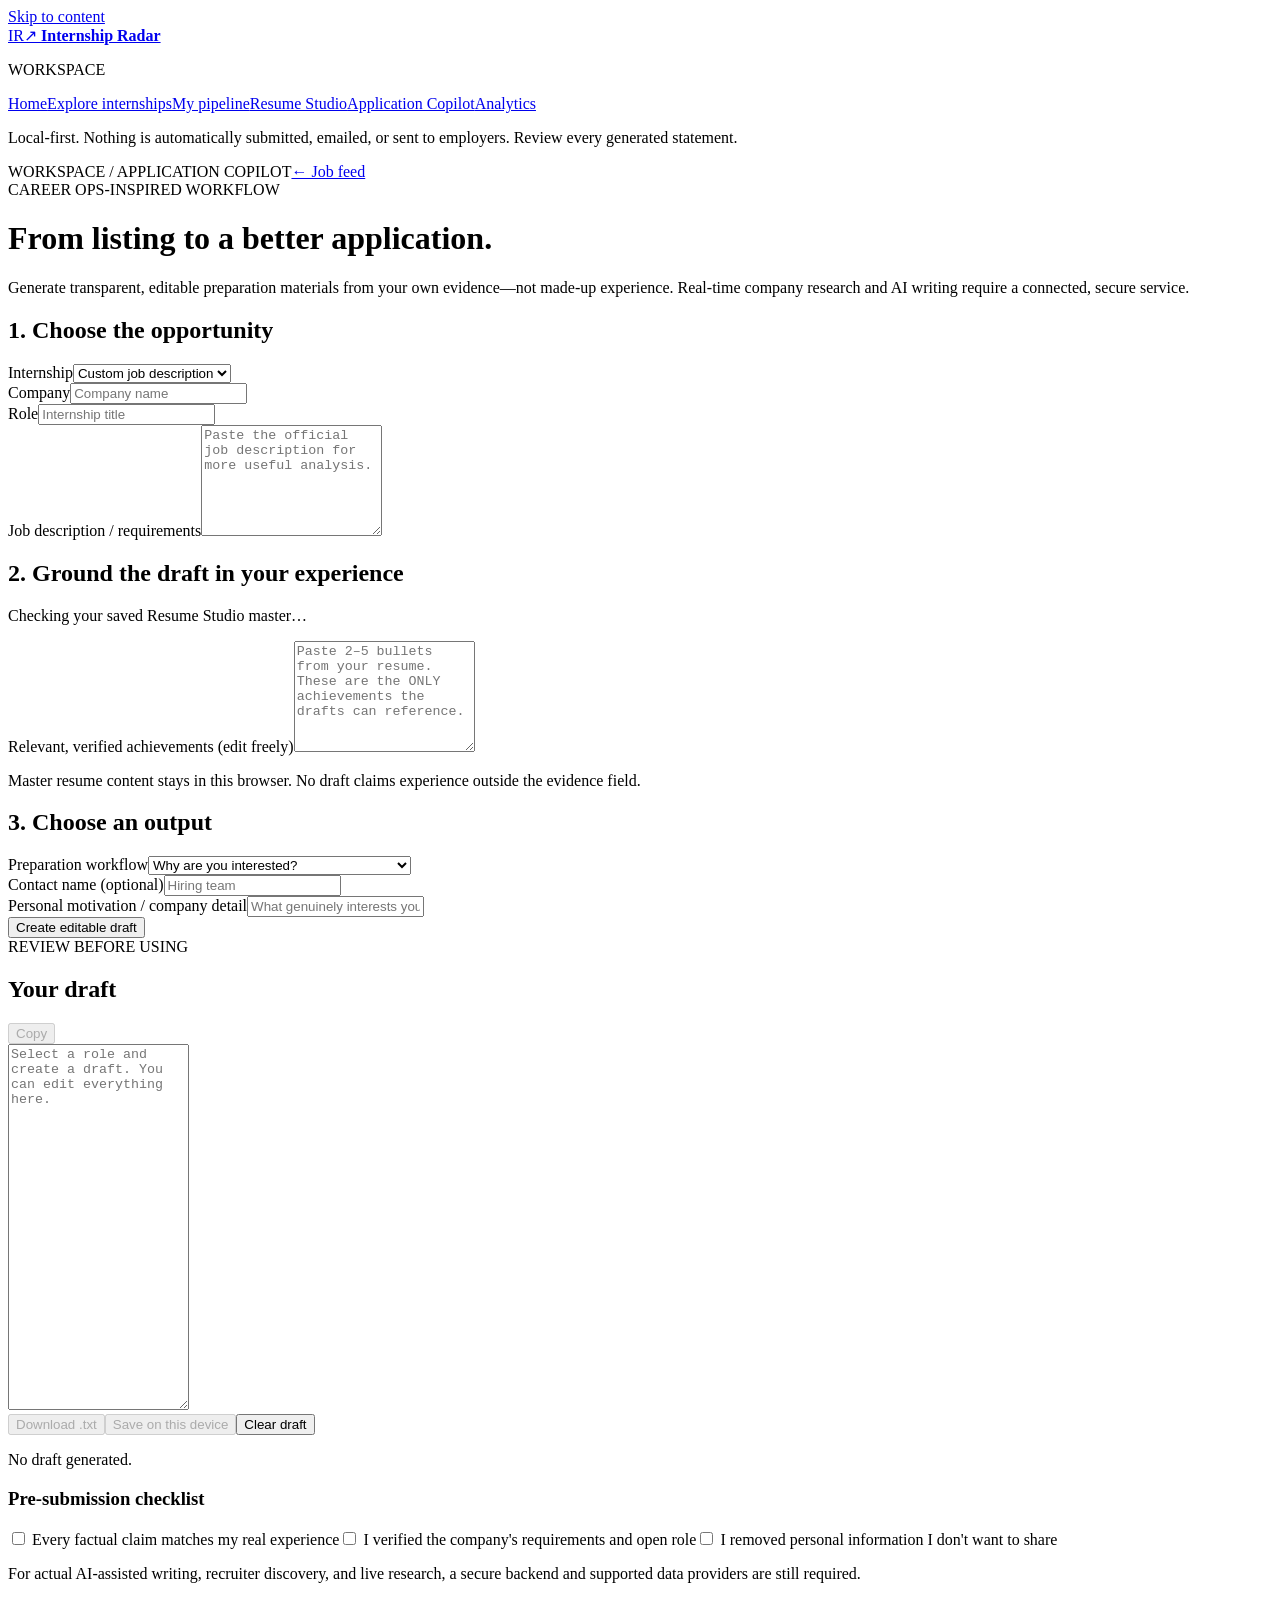
==== site/application-copilot.html @ 4d2c7cf8 "Add Application Copilot workspace for grounded application preparation" ====
<!doctype html>
<html lang="en"><head><meta charset="utf-8"><meta name="viewport" content="width=device-width,initial-scale=1">
<meta http-equiv="Content-Security-Policy" content="default-src 'none'; script-src 'self'; style-src 'self' 'unsafe-inline'; img-src 'none'; connect-src 'none'; font-src 'none'; object-src 'none'; base-uri 'none'; form-action 'none'">
<title>Application Copilot — Internship Radar</title>
<link rel="stylesheet" href="./application-copilot.css">
<script defer src="./jobs.js"></script><script defer src="./job-intelligence.js"></script><script defer src="./application-copilot.js"></script></head>
<body><a class="skip" href="#main">Skip to content</a>
<div class="shell"><aside class="side"><a class="brand" href="./index.html">IR↗ <strong>Internship Radar</strong></a><p class="eyebrow">WORKSPACE</p><nav><a href="./index.html#home">Home</a><a href="./index.html#explore">Explore internships</a><a href="./index.html#pipeline">My pipeline</a><a href="./resume-studio.html">Resume Studio</a><a aria-current="page" href="./application-copilot.html">Application Copilot</a><a href="./index.html#insights">Analytics</a></nav><p class="aside">Local-first. Nothing is automatically submitted, emailed, or sent to employers. Review every generated statement.</p></aside>
<main id="main"><div class="top"><span>WORKSPACE / APPLICATION COPILOT</span><a href="./index.html#explore">← Job feed</a></div>
<div class="heading"><div class="eyebrow">CAREER OPS-INSPIRED WORKFLOW</div><h1>From listing to a better application.</h1><p>Generate transparent, editable preparation materials from your own evidence—not made-up experience. Real-time company research and AI writing require a connected, secure service.</p></div>
<div class="layout"><section class="panel">
<h2>1. Choose the opportunity</h2><label for="jobSelect">Internship</label><select id="jobSelect"><option value="">Custom job description</option></select>
<div class="fields"><div><label for="company">Company</label><input id="company" maxlength="120" placeholder="Company name"></div><div><label for="role">Role</label><input id="role" maxlength="160" placeholder="Internship title"></div></div>
<label for="description">Job description / requirements</label><textarea id="description" rows="7" maxlength="18000" placeholder="Paste the official job description for more useful analysis."></textarea>
<div id="intel" class="intel" role="status"></div>
<h2>2. Ground the draft in your experience</h2><p class="hint" id="masterStatus">Checking your saved Resume Studio master…</p>
<label for="evidence">Relevant, verified achievements (edit freely)</label><textarea id="evidence" rows="7" maxlength="9000" placeholder="Paste 2–5 bullets from your resume. These are the ONLY achievements the drafts can reference."></textarea>
<p class="hint">Master resume content stays in this browser. No draft claims experience outside the evidence field.</p>
<h2>3. Choose an output</h2><label for="mode">Preparation workflow</label><select id="mode">
<option value="answer">Why are you interested?</option><option value="letter">Cover letter draft</option>
<option value="outreach">Recruiter / referral outreach</option><option value="interview">Interview preparation and STAR prompts</option>
<option value="research">Company research checklist</option><option value="followup">Application follow-up</option>
<option value="negotiation">Compensation discussion</option></select>
<div class="fields"><div><label for="contact">Contact name (optional)</label><input id="contact" maxlength="100" placeholder="Hiring team"></div><div><label for="detail">Personal motivation / company detail</label><input id="detail" maxlength="300" placeholder="What genuinely interests you?"></div></div>
<button class="primary" id="generate">Create editable draft</button>
</section><section class="panel result"><div class="resulttop"><div><div class="eyebrow">REVIEW BEFORE USING</div><h2>Your draft</h2></div><button id="copy" disabled>Copy</button></div>
<textarea id="output" rows="24" placeholder="Select a role and create a draft. You can edit everything here." aria-label="Editable draft"></textarea>
<div class="actions"><button id="download" disabled>Download .txt</button><button id="save" disabled>Save on this device</button><button id="clear">Clear draft</button></div><p class="hint" id="draftStatus" role="status">No draft generated.</p>
<section class="review"><h3>Pre-submission checklist</h3><label><input type="checkbox" id="checkedFacts"> Every factual claim matches my real experience</label><label><input type="checkbox" id="checkedCompany"> I verified the company's requirements and open role</label><label><input type="checkbox" id="checkedPrivacy"> I removed personal information I don't want to share</label><p class="hint">For actual AI-assisted writing, recruiter discovery, and live research, a secure backend and supported data providers are still required.</p></section>
</section></div></main></div></body></html>
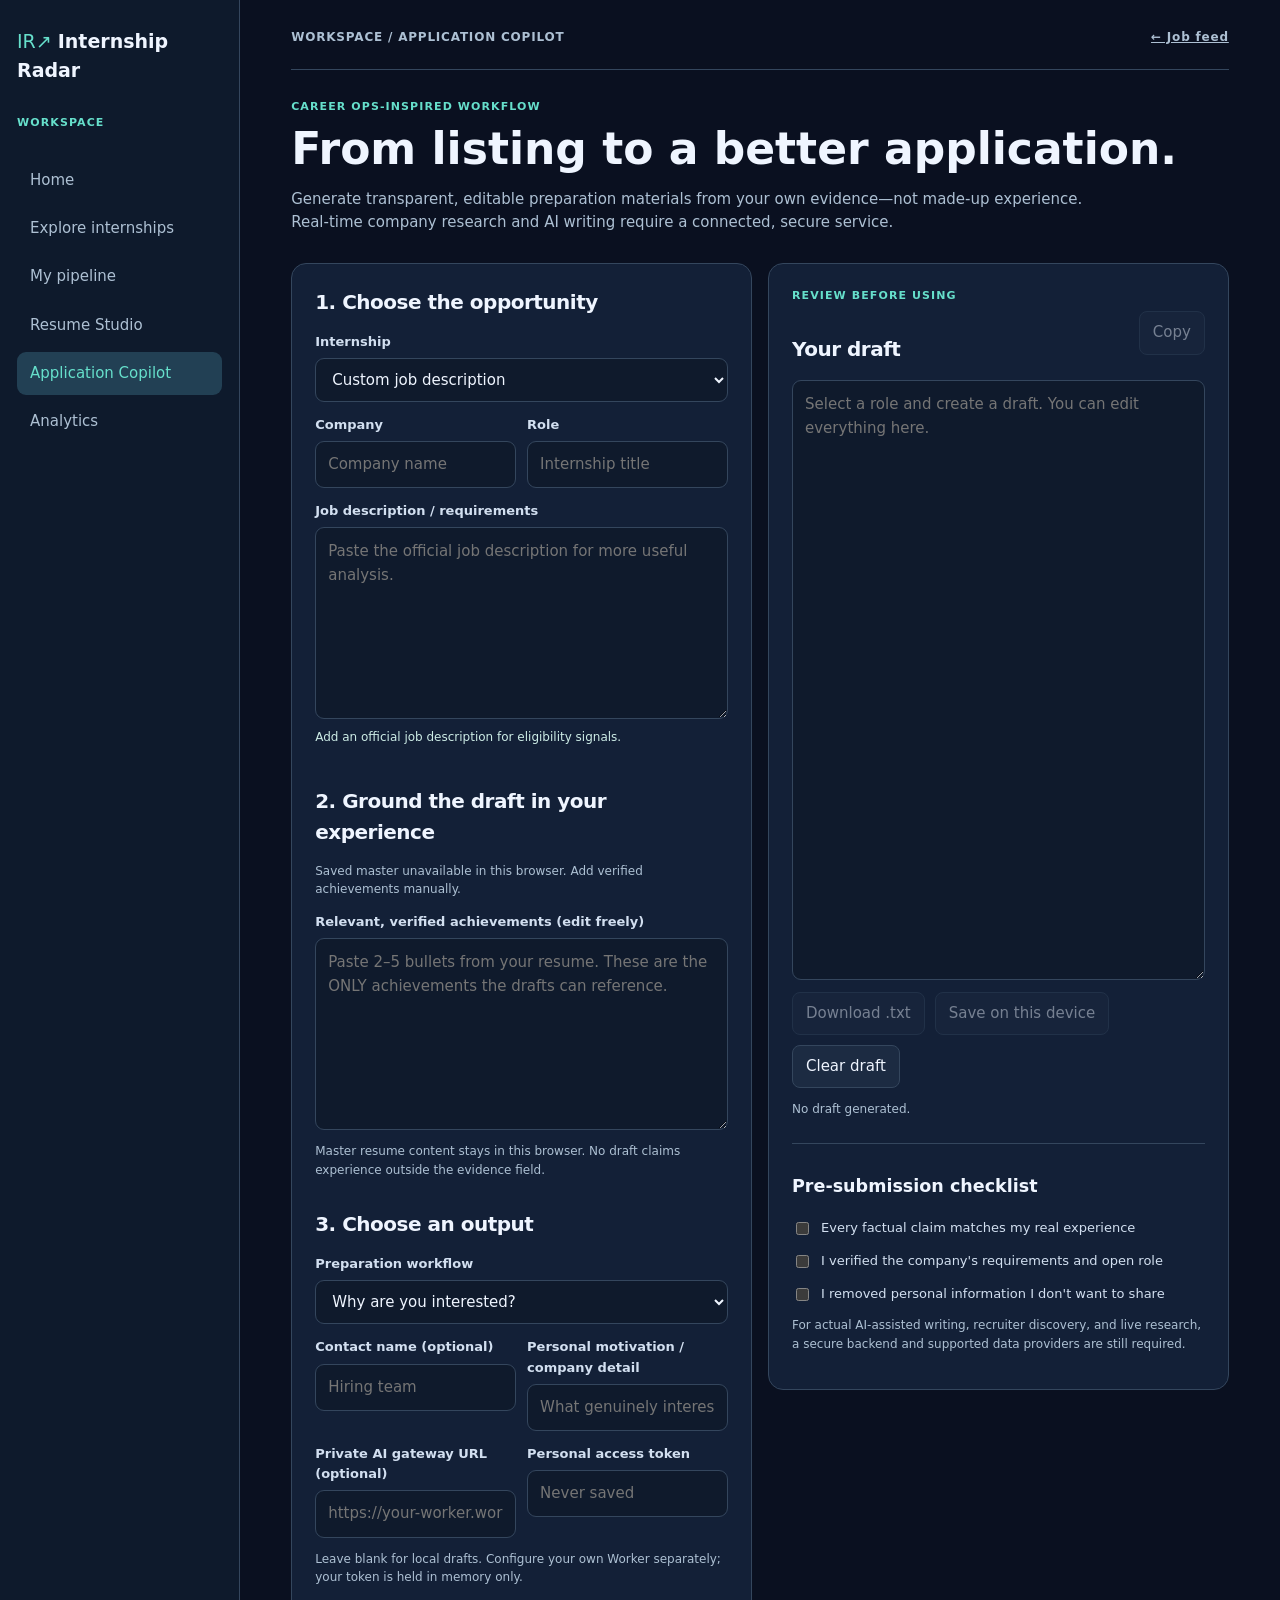
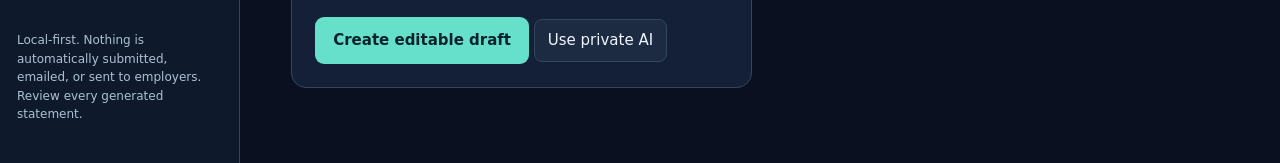
==== commit 51e8e36e: "Provide optional private AI connection settings in Copilot" ====
--- a/site/application-copilot.html
+++ b/site/application-copilot.html
@@ -1,6 +1,6 @@
 <!doctype html>
 <html lang="en"><head><meta charset="utf-8"><meta name="viewport" content="width=device-width,initial-scale=1">
-<meta http-equiv="Content-Security-Policy" content="default-src 'none'; script-src 'self'; style-src 'self' 'unsafe-inline'; img-src 'none'; connect-src 'none'; font-src 'none'; object-src 'none'; base-uri 'none'; form-action 'none'">
+<meta http-equiv="Content-Security-Policy" content="default-src 'none'; script-src 'self'; style-src 'self' 'unsafe-inline'; img-src 'none'; connect-src https:; font-src 'none'; object-src 'none'; base-uri 'none'; form-action 'none'">
 <title>Application Copilot — Internship Radar</title>
 <link rel="stylesheet" href="./application-copilot.css">
 <script defer src="./jobs.js"></script><script defer src="./job-intelligence.js"></script><script defer src="./application-copilot.js"></script></head>
@@ -22,7 +22,7 @@
 <option value="research">Company research checklist</option><option value="followup">Application follow-up</option>
 <option value="negotiation">Compensation discussion</option></select>
 <div class="fields"><div><label for="contact">Contact name (optional)</label><input id="contact" maxlength="100" placeholder="Hiring team"></div><div><label for="detail">Personal motivation / company detail</label><input id="detail" maxlength="300" placeholder="What genuinely interests you?"></div></div>
-<button class="primary" id="generate">Create editable draft</button>
+<div class="fields"><div><label for="aiEndpoint">Private AI gateway URL (optional)</label><input id="aiEndpoint" type="url" placeholder="https://your-worker.workers.dev"></div><div><label for="aiToken">Personal access token</label><input id="aiToken" type="password" autocomplete="off" placeholder="Never saved"></div></div><p class="hint">Leave blank for local drafts. Configure your own Worker separately; your token is held in memory only.</p><button class="primary" id="generate">Create editable draft</button> <button id="generateAI" type="button">Use private AI</button>
 </section><section class="panel result"><div class="resulttop"><div><div class="eyebrow">REVIEW BEFORE USING</div><h2>Your draft</h2></div><button id="copy" disabled>Copy</button></div>
 <textarea id="output" rows="24" placeholder="Select a role and create a draft. You can edit everything here." aria-label="Editable draft"></textarea>
 <div class="actions"><button id="download" disabled>Download .txt</button><button id="save" disabled>Save on this device</button><button id="clear">Clear draft</button></div><p class="hint" id="draftStatus" role="status">No draft generated.</p>
--- a/site/application-copilot.css
+++ b/site/application-copilot.css
@@ -0,0 +1 @@
+:root{color-scheme:dark;--bg:#0a1020;--panel:#132037;--raised:#1c2b42;--line:#34465d;--text:#eff5ff;--muted:#adc0d3;--accent:#66dfcb}*{box-sizing:border-box}body{margin:0;background:var(--bg);color:var(--text);font:15px/1.55 system-ui,sans-serif}a{color:inherit}button,select,input,textarea{font:inherit}button{cursor:pointer}.skip{position:absolute;left:-10000px}.skip:focus{left:8px;top:8px;background:white;color:black}.shell{display:grid;grid-template-columns:240px minmax(0,1fr);min-height:100vh}.side{padding:27px 17px;background:#0e1a2c;border-right:1px solid var(--line);display:flex;flex-direction:column;gap:17px}.brand{text-decoration:none;font-size:19px;color:var(--accent)}.brand strong{color:var(--text)}.eyebrow{font-weight:800;color:var(--accent);letter-spacing:1.1px;font-size:11px}.side nav{display:grid;gap:5px}.side nav a{text-decoration:none;color:var(--muted);padding:10px 13px;border-radius:9px}.side nav a:hover,.side nav a[aria-current]{background:#224054;color:var(--accent)}.aside{margin-top:auto;font-size:12px;color:var(--muted)}main{padding:28px clamp(18px,4vw,55px) 75px;max-width:1500px;width:100%;margin:auto}.top{display:flex;justify-content:space-between;font-size:12px;font-weight:700;letter-spacing:.8px;color:var(--muted);border-bottom:1px solid var(--line);padding-bottom:22px}.heading{margin:28px 0}.heading h1{font-size:clamp(27px,4vw,44px);line-height:1.1;margin:10px 0}.heading p{max-width:800px;color:var(--muted)}.layout{display:grid;grid-template-columns:minmax(0,1fr) minmax(0,1fr);align-items:start;gap:16px}.panel{background:var(--panel);border:1px solid var(--line);border-radius:15px;padding:23px;min-width:0}.panel h2{font-size:20px;letter-spacing:-.5px;margin:0 0 14px}.panel h2:not(:first-child){margin-top:30px}.panel label{display:block;color:#d2dff0;font-weight:650;font-size:13px;margin:13px 0 6px}.panel input:not([type=checkbox]),.panel textarea,.panel select{display:block;width:100%;border-radius:9px;border:1px solid var(--line);background:#0f1a2c;color:var(--text);padding:11px 12px}.panel textarea{resize:vertical;line-height:1.6}.fields{display:grid;grid-template-columns:1fr 1fr;gap:11px}.hint{color:var(--muted);font-size:12px}.intel{font-size:12px;color:#cdece6;padding:9px 0}.intel.warn{color:#ffc99e}.primary{background:var(--accent);color:#09232c;border:none;border-radius:9px;padding:12px 18px;font-weight:800;margin-top:18px}.resulttop,.actions{display:flex;gap:10px;align-items:center;justify-content:space-between}.resulttop h2{margin:4px 0 15px}.actions{margin-top:12px;justify-content:flex-start;flex-wrap:wrap}button:not(.primary){background:var(--raised);color:var(--text);border:1px solid var(--line);border-radius:8px;padding:9px 13px}button:disabled{opacity:.45;cursor:not-allowed}.review{border-top:1px solid var(--line);margin-top:24px;padding-top:12px}.review label{font-weight:400;display:flex;align-items:start;gap:9px}.review input{margin-top:4px}.result{position:sticky;top:16px}@media(max-width:1050px){.layout{grid-template-columns:1fr}.result{position:static}}@media(max-width:700px){.shell{display:block}.side{padding:14px;gap:10px}.side nav{display:flex;overflow:auto}.side nav a{white-space:nowrap;font-size:12px}.aside{display:none}main{padding:20px 15px}.fields{grid-template-columns:1fr}}
